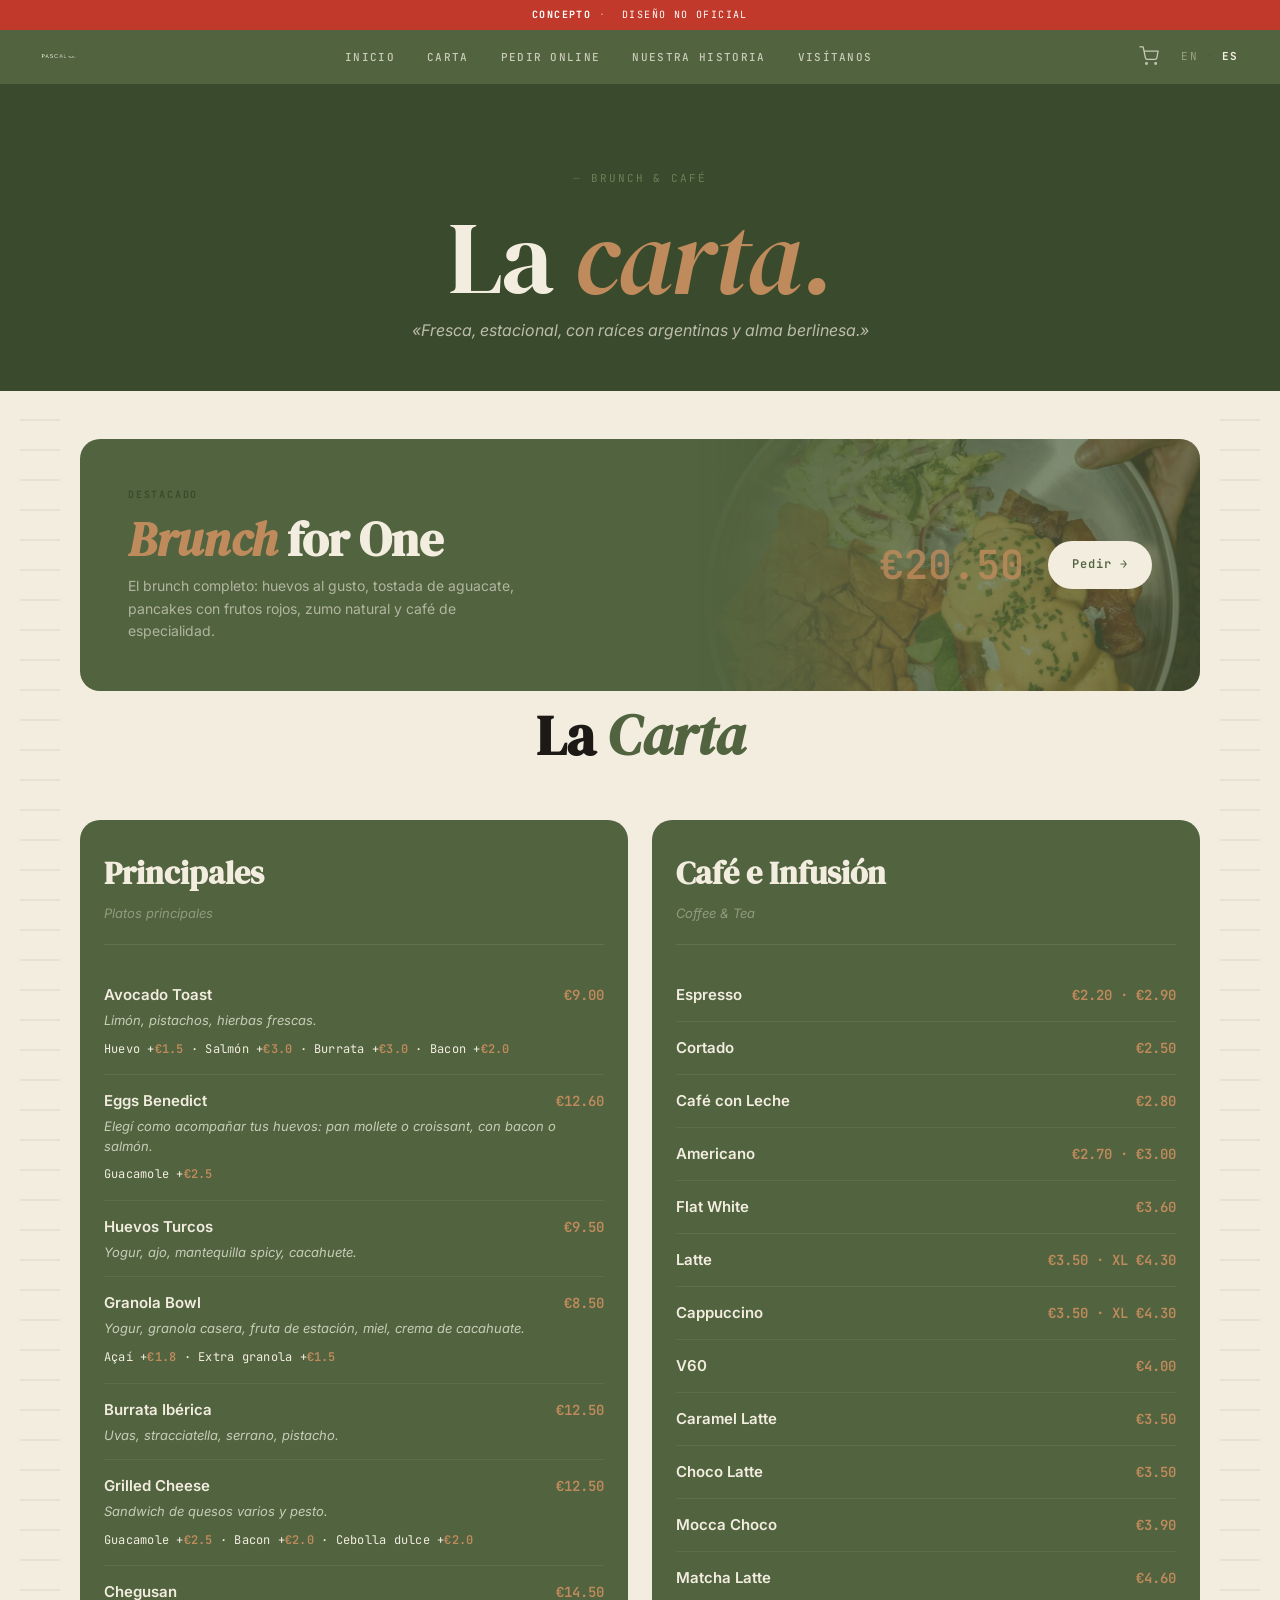
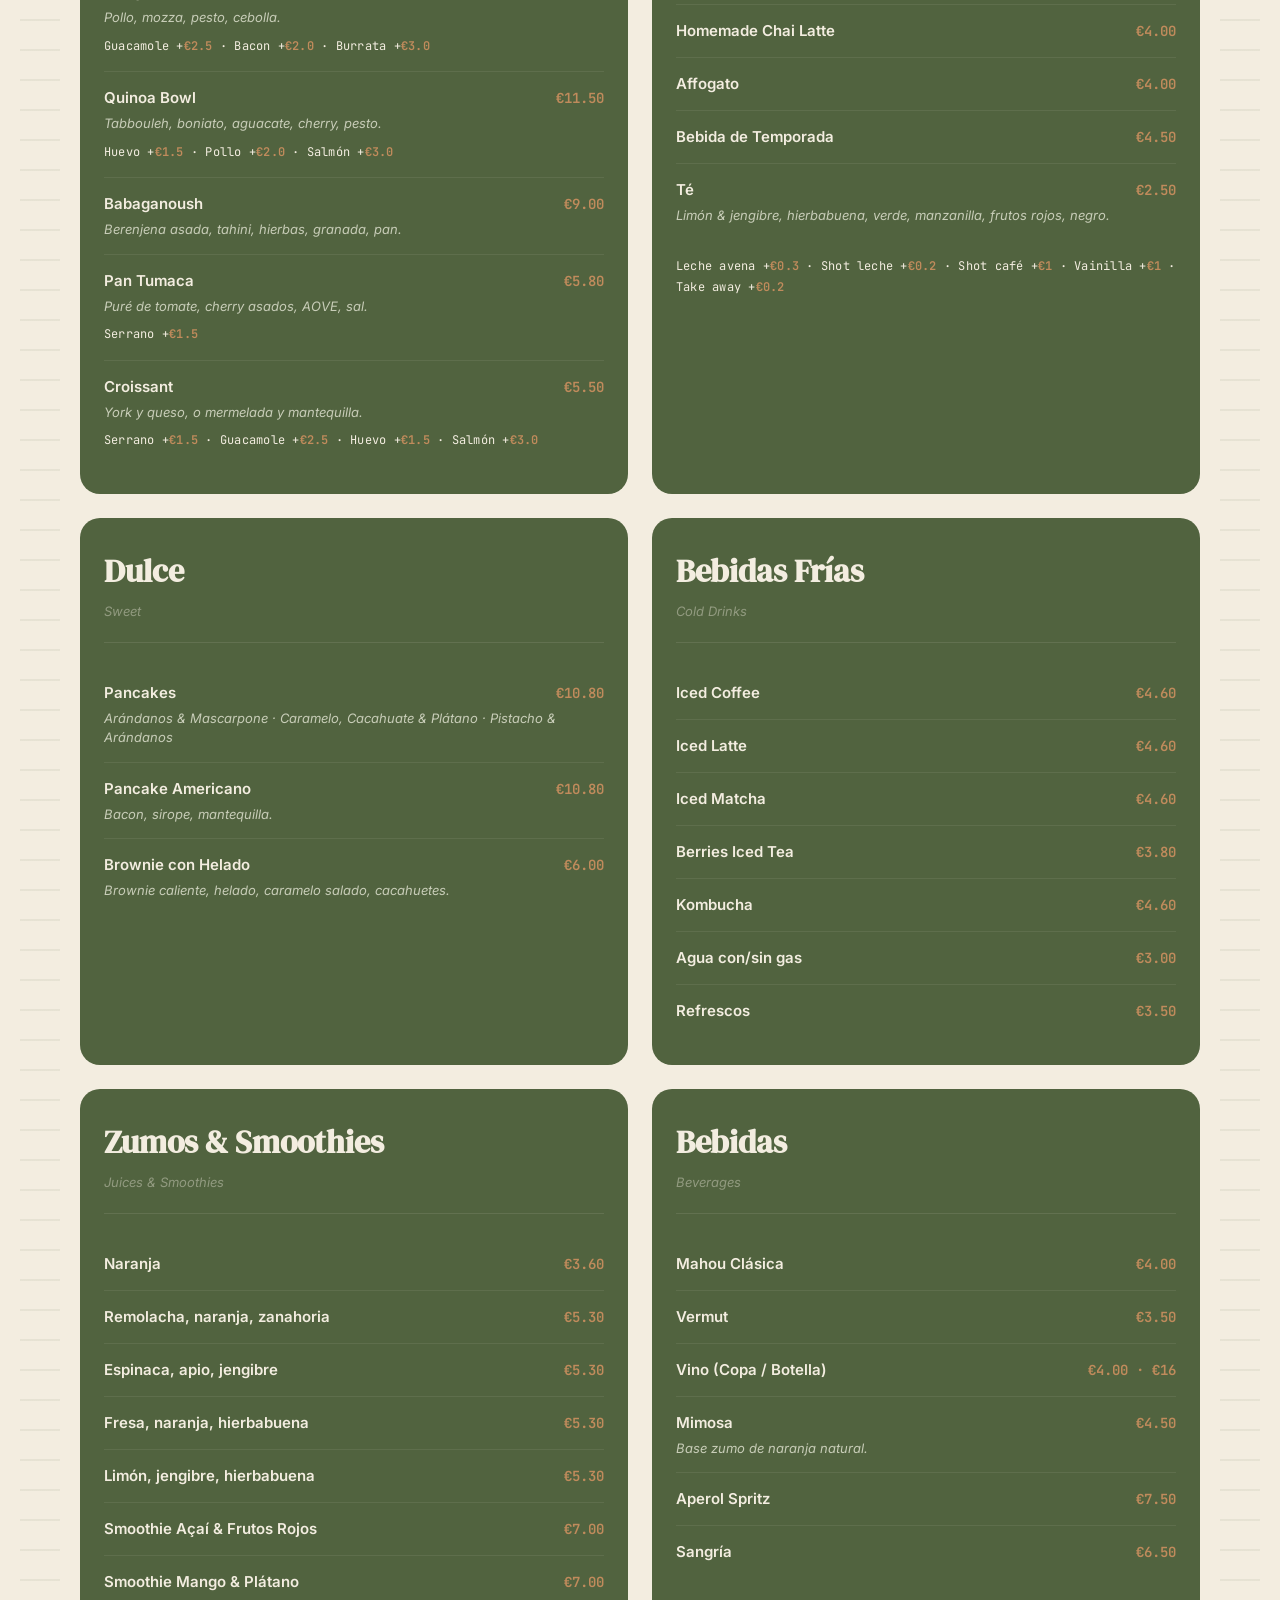
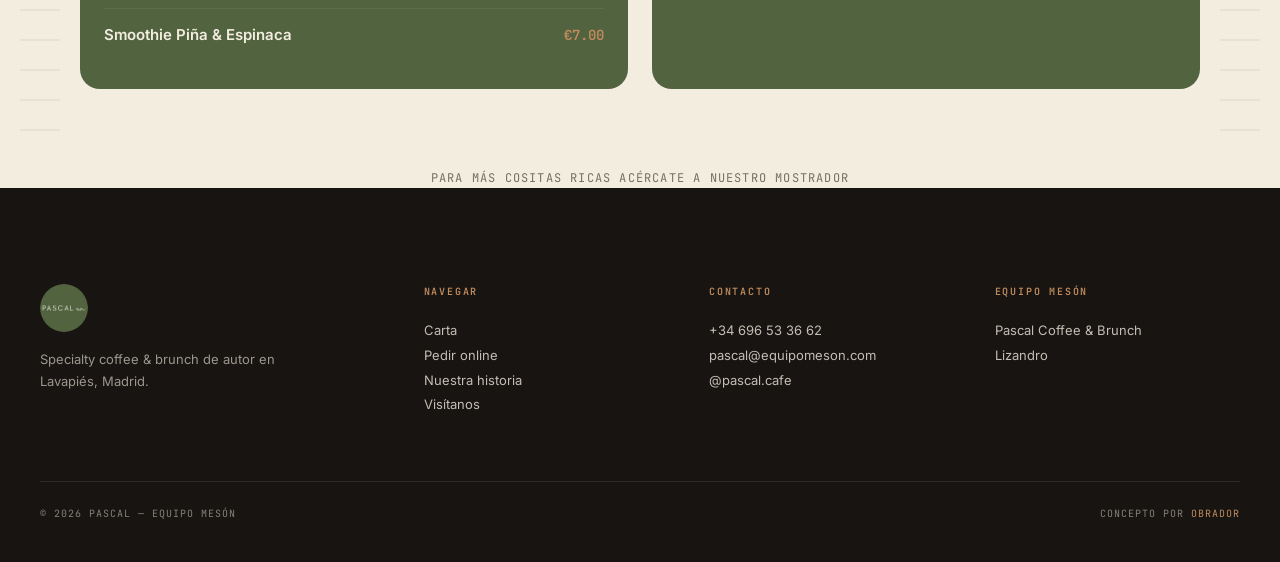
==== carta.html @ fc6ad216 "Pascal Café mockup — initial build 5-page concept site (index, carta, tienda, historia, visitanos) w" ====
<!DOCTYPE html>
<html lang="es" class="lang-es">
<head>
  <meta charset="UTF-8">
  <meta name="viewport" content="width=device-width,initial-scale=1.0">
  <title>Carta · Pascal · Specialty Coffee & Brunch</title>
  <meta name="description" content="Carta de Pascal Café — brunch de autor, specialty coffee, repostería casera. Lavapiés, Madrid.">
  <link rel="icon" type="image/png" href="img/pascal-logo-circle.png">
  <link rel="preconnect" href="https://fonts.googleapis.com">
  <link rel="preconnect" href="https://fonts.gstatic.com" crossorigin>
  <link href="https://fonts.googleapis.com/css2?family=DM+Serif+Display:ital@0;1&family=Inter:wght@300;400;500;600&family=JetBrains+Mono:wght@400;500;600&display=swap" rel="stylesheet">
  <link rel="stylesheet" href="css/style.css?v=1">
</head>
<body>

<div class="concept-banner">
  <strong>Concepto</strong><span class="sep">&middot;</span>
  <span data-es>Diseño no oficial</span><span data-en>Unofficial design</span>
</div>
<div class="banner-spacer"></div>
<div class="scroll-progress"></div>
<div class="custom-cursor"></div>

<nav class="nav">
  <a href="index.html" class="nav-logo"><img src="img/pascal-logo-circle.png" alt="Pascal"></a>
  <ul class="nav-links">
    <li><a href="index.html" data-es>Inicio</a><a href="index.html" data-en>Home</a></li>
    <li><a href="carta.html" data-es>Carta</a><a href="carta.html" data-en>Menu</a></li>
    <li><a href="tienda.html" data-es>Pedir online</a><a href="tienda.html" data-en>Order online</a></li>
    <li><a href="nuestra-historia.html" data-es>Nuestra historia</a><a href="nuestra-historia.html" data-en>Our story</a></li>
    <li><a href="visitanos.html" data-es>Visítanos</a><a href="visitanos.html" data-en>Visit</a></li>
  </ul>
  <div class="nav-right">
    <button class="nav-cart" aria-label="Cart">
      <svg xmlns="http://www.w3.org/2000/svg" viewBox="0 0 24 24" fill="none" stroke="currentColor" stroke-width="1.5" stroke-linecap="round" stroke-linejoin="round"><circle cx="9" cy="21" r="1"/><circle cx="20" cy="21" r="1"/><path d="M1 1h4l2.68 13.39a2 2 0 0 0 2 1.61h9.72a2 2 0 0 0 2-1.61L23 6H6"/></svg>
      <span class="cart-count"></span>
    </button>
    <div class="lang-toggle">
      <button data-lang="en">EN</button><span class="sep">&middot;</span><button data-lang="es">ES</button>
    </div>
    <button class="hamburger" aria-label="Menu"><span></span><span></span><span></span></button>
  </div>
</nav>
<div class="mobile-menu">
  <a href="index.html" data-es>Inicio</a><a href="index.html" data-en>Home</a>
  <a href="carta.html" data-es>Carta</a><a href="carta.html" data-en>Menu</a>
  <a href="tienda.html" data-es>Pedir online</a><a href="tienda.html" data-en>Order online</a>
  <a href="nuestra-historia.html" data-es>Nuestra historia</a><a href="nuestra-historia.html" data-en>Our story</a>
  <a href="visitanos.html" data-es>Visítanos</a><a href="visitanos.html" data-en>Visit</a>
</div>

<!-- ============ CARTA HERO ============ -->
<section class="carta-hero">
  <span class="section-label" data-es>Brunch &amp; café</span>
  <span class="section-label" data-en>Brunch &amp; coffee</span>
  <h1 class="display-l" data-es>La <em>carta.</em></h1>
  <h1 class="display-l" data-en>The <em>menu.</em></h1>
  <p data-es>&laquo;Fresca, estacional, con raíces argentinas y alma berlinesa.&raquo;</p>
  <p data-en>&laquo;Fresh, seasonal, with Argentine roots and a Berlin soul.&raquo;</p>
</section>

<!-- ============ FULL CARTA PAGE ============ -->
<div class="carta-page-bg">

  <!-- Brunch for One — horizontal banner -->
  <div class="carta-brunch-banner reveal">
    <div class="banner-left">
      <span class="banner-tag" data-es>Destacado</span>
      <span class="banner-tag" data-en>Featured</span>
      <h2 class="banner-title"><em>Brunch</em> for One</h2>
      <p class="banner-desc" data-es>El brunch completo: huevos al gusto, tostada de aguacate, pancakes con frutos rojos, zumo natural y café de especialidad.</p>
      <p class="banner-desc" data-en>The complete brunch: eggs your way, avocado toast, pancakes with berries, fresh juice and specialty coffee.</p>
    </div>
    <div class="banner-right">
      <span class="banner-price">&euro;20.50</span>
      <a href="tienda.html" class="banner-cta" data-es>Pedir &rarr;</a>
      <a href="tienda.html" class="banner-cta" data-en>Order &rarr;</a>
    </div>
  </div>

  <!-- La Carta heading -->
  <h2 class="carta-heading" data-es>La <em>Carta</em></h2>
  <h2 class="carta-heading" data-en>The <em>Menu</em></h2>

  <!-- Menu grid -->
  <div class="carta-grid">

    <!-- BOX: Principales -->
    <section class="carta-section reveal">
      <h2>Principales</h2>
      <div class="carta-subtitle" data-es>Platos principales</div>
      <div class="carta-subtitle" data-en>Mains</div>
        <div class="carta-items">
          <div class="carta-item">
            <div class="carta-item-head">
              <span class="carta-item-name">Avocado Toast</span>
              <span class="carta-item-price">&euro;9.00</span>
            </div>
            <p class="carta-item-desc" data-es>Limón, pistachos, hierbas frescas.</p>
            <p class="carta-item-desc" data-en>Lemon zest, pistachios, fresh herbs.</p>
            <p class="carta-item-extras" data-es>Huevo +<strong>&euro;1.5</strong> · Salmón +<strong>&euro;3.0</strong> · Burrata +<strong>&euro;3.0</strong> · Bacon +<strong>&euro;2.0</strong></p>
            <p class="carta-item-extras" data-en>Egg +<strong>&euro;1.5</strong> · Salmon +<strong>&euro;3.0</strong> · Burrata +<strong>&euro;3.0</strong> · Bacon +<strong>&euro;2.0</strong></p>
          </div>
          <div class="carta-item">
            <div class="carta-item-head">
              <span class="carta-item-name">Eggs Benedict</span>
              <span class="carta-item-price">&euro;12.60</span>
            </div>
            <p class="carta-item-desc" data-es>Elegí como acompañar tus huevos: pan mollete o croissant, con bacon o salmón.</p>
            <p class="carta-item-desc" data-en>Choose your style: mollete bread or croissant, with bacon or salmon.</p>
            <p class="carta-item-extras">Guacamole +<strong>&euro;2.5</strong></p>
          </div>
          <div class="carta-item">
            <div class="carta-item-head">
              <span class="carta-item-name">Huevos Turcos</span>
              <span class="carta-item-price">&euro;9.50</span>
            </div>
            <p class="carta-item-desc" data-es>Yogur, ajo, mantequilla spicy, cacahuete.</p>
            <p class="carta-item-desc" data-en>Yogurt, garlic, chili butter, peanuts.</p>
          </div>
          <div class="carta-item">
            <div class="carta-item-head">
              <span class="carta-item-name">Granola Bowl</span>
              <span class="carta-item-price">&euro;8.50</span>
            </div>
            <p class="carta-item-desc" data-es>Yogur, granola casera, fruta de estación, miel, crema de cacahuate.</p>
            <p class="carta-item-desc" data-en>Yogurt, house granola, seasonal fruit, honey, peanut butter.</p>
            <p class="carta-item-extras">Açaí +<strong>&euro;1.8</strong> · Extra granola +<strong>&euro;1.5</strong></p>
          </div>
          <div class="carta-item">
            <div class="carta-item-head">
              <span class="carta-item-name">Burrata Ibérica</span>
              <span class="carta-item-price">&euro;12.50</span>
            </div>
            <p class="carta-item-desc" data-es>Uvas, stracciatella, serrano, pistacho.</p>
            <p class="carta-item-desc" data-en>Grapes, stracciatella, serrano ham, pistachio.</p>
          </div>
          <div class="carta-item">
            <div class="carta-item-head">
              <span class="carta-item-name">Grilled Cheese</span>
              <span class="carta-item-price">&euro;12.50</span>
            </div>
            <p class="carta-item-desc" data-es>Sandwich de quesos varios y pesto.</p>
            <p class="carta-item-desc" data-en>Cheese variety sandwich and pesto.</p>
            <p class="carta-item-extras">Guacamole +<strong>&euro;2.5</strong> · Bacon +<strong>&euro;2.0</strong> · Cebolla dulce +<strong>&euro;2.0</strong></p>
          </div>
          <div class="carta-item">
            <div class="carta-item-head">
              <span class="carta-item-name">Chegusan</span>
              <span class="carta-item-price">&euro;14.50</span>
            </div>
            <p class="carta-item-desc" data-es>Pollo, mozza, pesto, cebolla.</p>
            <p class="carta-item-desc" data-en>Chicken, mozzarella, pesto, onion.</p>
            <p class="carta-item-extras">Guacamole +<strong>&euro;2.5</strong> · Bacon +<strong>&euro;2.0</strong> · Burrata +<strong>&euro;3.0</strong></p>
          </div>
          <div class="carta-item">
            <div class="carta-item-head">
              <span class="carta-item-name">Quinoa Bowl</span>
              <span class="carta-item-price">&euro;11.50</span>
            </div>
            <p class="carta-item-desc" data-es>Tabbouleh, boniato, aguacate, cherry, pesto.</p>
            <p class="carta-item-desc" data-en>Tabbouleh, sweet potato, avocado, cherry tomatoes, pesto.</p>
            <p class="carta-item-extras" data-es>Huevo +<strong>&euro;1.5</strong> · Pollo +<strong>&euro;2.0</strong> · Salmón +<strong>&euro;3.0</strong></p>
            <p class="carta-item-extras" data-en>Egg +<strong>&euro;1.5</strong> · Chicken +<strong>&euro;2.0</strong> · Salmon +<strong>&euro;3.0</strong></p>
          </div>
          <div class="carta-item">
            <div class="carta-item-head">
              <span class="carta-item-name">Babaganoush</span>
              <span class="carta-item-price">&euro;9.00</span>
            </div>
            <p class="carta-item-desc" data-es>Berenjena asada, tahini, hierbas, granada, pan.</p>
            <p class="carta-item-desc" data-en>Roasted eggplant, tahini, herbs, pomegranate, bread.</p>
          </div>
          <div class="carta-item">
            <div class="carta-item-head">
              <span class="carta-item-name">Pan Tumaca</span>
              <span class="carta-item-price">&euro;5.80</span>
            </div>
            <p class="carta-item-desc" data-es>Puré de tomate, cherry asados, AOVE, sal.</p>
            <p class="carta-item-desc" data-en>Tomato puree, roasted cherry tomatoes, olive oil, salt.</p>
            <p class="carta-item-extras">Serrano +<strong>&euro;1.5</strong></p>
          </div>
          <div class="carta-item">
            <div class="carta-item-head">
              <span class="carta-item-name">Croissant</span>
              <span class="carta-item-price">&euro;5.50</span>
            </div>
            <p class="carta-item-desc" data-es>York y queso, o mermelada y mantequilla.</p>
            <p class="carta-item-desc" data-en>Ham & cheese, or jam & butter.</p>
            <p class="carta-item-extras">Serrano +<strong>&euro;1.5</strong> · Guacamole +<strong>&euro;2.5</strong> · Huevo +<strong>&euro;1.5</strong> · Salmón +<strong>&euro;3.0</strong></p>
          </div>
        </div>
    </section>

    <!-- BOX: Café e Infusión -->
    <section class="carta-section reveal">
      <h2>Café e Infusión</h2>
      <div class="carta-subtitle">Coffee & Tea</div>
      <div class="carta-items">
        <div class="carta-item"><div class="carta-item-head"><span class="carta-item-name">Espresso</span><span class="carta-item-price">&euro;2.20 · &euro;2.90</span></div></div>
        <div class="carta-item"><div class="carta-item-head"><span class="carta-item-name">Cortado</span><span class="carta-item-price">&euro;2.50</span></div></div>
        <div class="carta-item"><div class="carta-item-head"><span class="carta-item-name">Café con Leche</span><span class="carta-item-price">&euro;2.80</span></div></div>
        <div class="carta-item"><div class="carta-item-head"><span class="carta-item-name">Americano</span><span class="carta-item-price">&euro;2.70 · &euro;3.00</span></div></div>
        <div class="carta-item"><div class="carta-item-head"><span class="carta-item-name">Flat White</span><span class="carta-item-price">&euro;3.60</span></div></div>
        <div class="carta-item"><div class="carta-item-head"><span class="carta-item-name">Latte</span><span class="carta-item-price">&euro;3.50 · XL &euro;4.30</span></div></div>
        <div class="carta-item"><div class="carta-item-head"><span class="carta-item-name">Cappuccino</span><span class="carta-item-price">&euro;3.50 · XL &euro;4.30</span></div></div>
        <div class="carta-item"><div class="carta-item-head"><span class="carta-item-name">V60</span><span class="carta-item-price">&euro;4.00</span></div></div>
        <div class="carta-item"><div class="carta-item-head"><span class="carta-item-name">Caramel Latte</span><span class="carta-item-price">&euro;3.50</span></div></div>
        <div class="carta-item"><div class="carta-item-head"><span class="carta-item-name">Choco Latte</span><span class="carta-item-price">&euro;3.50</span></div></div>
        <div class="carta-item"><div class="carta-item-head"><span class="carta-item-name">Mocca Choco</span><span class="carta-item-price">&euro;3.90</span></div></div>
        <div class="carta-item"><div class="carta-item-head"><span class="carta-item-name">Matcha Latte</span><span class="carta-item-price">&euro;4.60</span></div></div>
        <div class="carta-item"><div class="carta-item-head"><span class="carta-item-name">Homemade Chai Latte</span><span class="carta-item-price">&euro;4.00</span></div></div>
        <div class="carta-item"><div class="carta-item-head"><span class="carta-item-name">Affogato</span><span class="carta-item-price">&euro;4.00</span></div></div>
        <div class="carta-item"><div class="carta-item-head"><span class="carta-item-name" data-es>Bebida de Temporada</span><span class="carta-item-name" data-en>Seasonal Drink</span><span class="carta-item-price">&euro;4.50</span></div></div>
        <div class="carta-item">
          <div class="carta-item-head"><span class="carta-item-name">Té</span><span class="carta-item-price">&euro;2.50</span></div>
          <p class="carta-item-desc" data-es>Limón & jengibre, hierbabuena, verde, manzanilla, frutos rojos, negro.</p>
          <p class="carta-item-desc" data-en>Lemon & ginger, spearmint, green, chamomile, berries, black.</p>
        </div>
      </div>
      <p class="carta-item-extras" style="margin-top:16px" data-es>Leche avena +<strong>&euro;0.3</strong> · Shot leche +<strong>&euro;0.2</strong> · Shot café +<strong>&euro;1</strong> · Vainilla +<strong>&euro;1</strong> · Take away +<strong>&euro;0.2</strong></p>
      <p class="carta-item-extras" style="margin-top:16px" data-en>Oat milk +<strong>&euro;0.3</strong> · Milk shot +<strong>&euro;0.2</strong> · Coffee shot +<strong>&euro;1</strong> · Vanilla +<strong>&euro;1</strong> · Take away +<strong>&euro;0.2</strong></p>
    </section>

    <!-- BOX: Dulce -->
    <section class="carta-section reveal">
      <h2>Dulce</h2>
      <div class="carta-subtitle">Sweet</div>
        <div class="carta-items">
          <div class="carta-item">
            <div class="carta-item-head">
              <span class="carta-item-name">Pancakes</span>
              <span class="carta-item-price">&euro;10.80</span>
            </div>
            <p class="carta-item-desc" data-es>Arándanos & Mascarpone · Caramelo, Cacahuate & Plátano · Pistacho & Arándanos</p>
            <p class="carta-item-desc" data-en>Blueberry & Mascarpone · Caramel, Peanut & Banana · Pistachio & Blueberry</p>
          </div>
          <div class="carta-item">
            <div class="carta-item-head">
              <span class="carta-item-name">Pancake Americano</span>
              <span class="carta-item-price">&euro;10.80</span>
            </div>
            <p class="carta-item-desc" data-es>Bacon, sirope, mantequilla.</p>
            <p class="carta-item-desc" data-en>Bacon, syrup, butter.</p>
          </div>
          <div class="carta-item">
            <div class="carta-item-head">
              <span class="carta-item-name">Brownie con Helado</span>
              <span class="carta-item-price">&euro;6.00</span>
            </div>
            <p class="carta-item-desc" data-es>Brownie caliente, helado, caramelo salado, cacahuetes.</p>
            <p class="carta-item-desc" data-en>Hot brownie, gelato, salted caramel, peanuts.</p>
          </div>
        </div>
    </section>

    <!-- BOX: Bebidas frías -->
    <section class="carta-section reveal">
      <h2>Bebidas Frías</h2>
      <div class="carta-subtitle">Cold Drinks</div>
        <div class="carta-items">
          <div class="carta-item">
            <div class="carta-item-head">
              <span class="carta-item-name">Iced Coffee</span>
              <span class="carta-item-price">&euro;4.60</span>
            </div>
          </div>
          <div class="carta-item">
            <div class="carta-item-head">
              <span class="carta-item-name">Iced Latte</span>
              <span class="carta-item-price">&euro;4.60</span>
            </div>
          </div>
          <div class="carta-item">
            <div class="carta-item-head">
              <span class="carta-item-name">Iced Matcha</span>
              <span class="carta-item-price">&euro;4.60</span>
            </div>
          </div>
          <div class="carta-item">
            <div class="carta-item-head">
              <span class="carta-item-name">Berries Iced Tea</span>
              <span class="carta-item-price">&euro;3.80</span>
            </div>
          </div>
          <div class="carta-item">
            <div class="carta-item-head">
              <span class="carta-item-name">Kombucha</span>
              <span class="carta-item-price">&euro;4.60</span>
            </div>
          </div>
          <div class="carta-item">
            <div class="carta-item-head">
              <span class="carta-item-name" data-es>Agua con/sin gas</span>
              <span class="carta-item-name" data-en>Still/Sparkling water</span>
              <span class="carta-item-price">&euro;3.00</span>
            </div>
          </div>
          <div class="carta-item">
            <div class="carta-item-head">
              <span class="carta-item-name">Refrescos</span>
              <span class="carta-item-price">&euro;3.50</span>
            </div>
          </div>
        </div>
    </section>

    <!-- BOX: Zumos & Smoothies -->
    <section class="carta-section reveal">
      <h2>Zumos & Smoothies</h2>
      <div class="carta-subtitle">Juices & Smoothies</div>
        <div class="carta-items">
          <div class="carta-item">
            <div class="carta-item-head">
              <span class="carta-item-name">Naranja</span>
              <span class="carta-item-price">&euro;3.60</span>
            </div>
          </div>
          <div class="carta-item">
            <div class="carta-item-head">
              <span class="carta-item-name" data-es>Remolacha, naranja, zanahoria</span>
              <span class="carta-item-name" data-en>Beetroot, orange, carrot</span>
              <span class="carta-item-price">&euro;5.30</span>
            </div>
          </div>
          <div class="carta-item">
            <div class="carta-item-head">
              <span class="carta-item-name" data-es>Espinaca, apio, jengibre</span>
              <span class="carta-item-name" data-en>Spinach, celery, ginger</span>
              <span class="carta-item-price">&euro;5.30</span>
            </div>
          </div>
          <div class="carta-item">
            <div class="carta-item-head">
              <span class="carta-item-name" data-es>Fresa, naranja, hierbabuena</span>
              <span class="carta-item-name" data-en>Strawberry, orange, spearmint</span>
              <span class="carta-item-price">&euro;5.30</span>
            </div>
          </div>
          <div class="carta-item">
            <div class="carta-item-head">
              <span class="carta-item-name" data-es>Limón, jengibre, hierbabuena</span>
              <span class="carta-item-name" data-en>Lemon, ginger, spearmint</span>
              <span class="carta-item-price">&euro;5.30</span>
            </div>
          </div>
          <div class="carta-item">
            <div class="carta-item-head">
              <span class="carta-item-name" data-es>Smoothie Açaí & Frutos Rojos</span>
              <span class="carta-item-name" data-en>Açaí & Berries Smoothie</span>
              <span class="carta-item-price">&euro;7.00</span>
            </div>
          </div>
          <div class="carta-item">
            <div class="carta-item-head">
              <span class="carta-item-name" data-es>Smoothie Mango & Plátano</span>
              <span class="carta-item-name" data-en>Mango & Banana Smoothie</span>
              <span class="carta-item-price">&euro;7.00</span>
            </div>
          </div>
          <div class="carta-item">
            <div class="carta-item-head">
              <span class="carta-item-name" data-es>Smoothie Piña & Espinaca</span>
              <span class="carta-item-name" data-en>Pineapple & Spinach Smoothie</span>
              <span class="carta-item-price">&euro;7.00</span>
            </div>
          </div>
        </div>
    </section>

    <!-- BOX: Bebidas -->
    <section class="carta-section reveal">
      <h2>Bebidas</h2>
      <div class="carta-subtitle">Beverages</div>
        <div class="carta-items">
          <div class="carta-item">
            <div class="carta-item-head">
              <span class="carta-item-name">Mahou Clásica</span>
              <span class="carta-item-price">&euro;4.00</span>
            </div>
          </div>
          <div class="carta-item">
            <div class="carta-item-head">
              <span class="carta-item-name">Vermut</span>
              <span class="carta-item-price">&euro;3.50</span>
            </div>
          </div>
          <div class="carta-item">
            <div class="carta-item-head">
              <span class="carta-item-name" data-es>Vino (Copa / Botella)</span>
              <span class="carta-item-name" data-en>Wine (Glass / Bottle)</span>
              <span class="carta-item-price">&euro;4.00 · &euro;16</span>
            </div>
          </div>
          <div class="carta-item">
            <div class="carta-item-head">
              <span class="carta-item-name">Mimosa</span>
              <span class="carta-item-price">&euro;4.50</span>
            </div>
            <p class="carta-item-desc" data-es>Base zumo de naranja natural.</p>
            <p class="carta-item-desc" data-en>Fresh orange juice base.</p>
          </div>
          <div class="carta-item">
            <div class="carta-item-head">
              <span class="carta-item-name">Aperol Spritz</span>
              <span class="carta-item-price">&euro;7.50</span>
            </div>
          </div>
          <div class="carta-item">
            <div class="carta-item-head">
              <span class="carta-item-name">Sangría</span>
              <span class="carta-item-price">&euro;6.50</span>
            </div>
          </div>
        </div>
    </section>

  </div>

  </div><!-- /carta-grid -->

  <!-- Counter note -->
  <div class="carta-counter">
    <p data-es>Para más cositas ricas acércate a nuestro mostrador</p>
    <p data-en>Check out our counter for more delicious things</p>
  </div>

</div><!-- /carta-page-bg -->

<!-- Footer -->
<footer class="footer">
  <div class="footer-grid">
    <div class="footer-brand">
      <div class="footer-logo"><img src="img/pascal-logo-circle.png" alt="Pascal"></div>
      <p data-es>Specialty coffee & brunch de autor en Lavapiés, Madrid.</p>
      <p data-en>Specialty coffee & signature brunch in Lavapiés, Madrid.</p>
    </div>
    <div>
      <h4 data-es>Navegar</h4><h4 data-en>Navigate</h4>
      <ul>
        <li><a href="carta.html" data-es>Carta</a><a href="carta.html" data-en>Menu</a></li>
        <li><a href="tienda.html" data-es>Pedir online</a><a href="tienda.html" data-en>Order online</a></li>
        <li><a href="nuestra-historia.html" data-es>Nuestra historia</a><a href="nuestra-historia.html" data-en>Our story</a></li>
        <li><a href="visitanos.html" data-es>Visítanos</a><a href="visitanos.html" data-en>Visit</a></li>
      </ul>
    </div>
    <div>
      <h4 data-es>Contacto</h4><h4 data-en>Contact</h4>
      <ul>
        <li><a href="tel:+34696533662">+34 696 53 36 62</a></li>
        <li><a href="mailto:pascal@equipomeson.com">pascal@equipomeson.com</a></li>
        <li><a href="https://instagram.com/pascal.cafe" target="_blank">@pascal.cafe</a></li>
      </ul>
    </div>
    <div>
      <h4>Equipo Mesón</h4>
      <ul>
        <li><a href="#">Pascal Coffee & Brunch</a></li>
        <li><a href="#">Lizandro</a></li>
      </ul>
    </div>
  </div>
  <div class="footer-bottom">
    <span>&copy; 2026 Pascal — Equipo Mesón</span>
    <span data-es>Concepto por <a href="https://obradorweb.com" target="_blank" style="color:var(--terra);text-decoration:none">Obrador</a></span>
    <span data-en>Concept by <a href="https://obradorweb.com" target="_blank" style="color:var(--terra);text-decoration:none">Obrador</a></span>
  </div>
</footer>

<!-- Cart sidebar -->
<div class="cart-overlay"></div>
<div class="cart-sidebar">
  <div class="cart-header">
    <h3 data-es>Tu carrito</h3><h3 data-en>Your cart</h3>
    <button class="cart-close">&times;</button>
  </div>
  <div class="cart-items"></div>
  <div class="cart-footer">
    <div class="cart-total">
      <span class="total-label">Total</span>
      <span class="total-price">&euro;0.00</span>
    </div>
    <button class="checkout-btn" data-es>Tramitar pedido</button>
    <button class="checkout-btn" data-en>Checkout</button>
  </div>
</div>

<script src="js/lang.js"></script>
<script src="js/shop.js"></script>
<script src="js/animations.js"></script>
</body>
</html>
---- css/style.css ----
/* ============================================================
   PASCAL SPECIALTY COFFEE & BRUNCH — Concept Design
   Forest-green + warm cream · Berlin-meets-Lavapiés
   ============================================================ */

/* --- RESET & TOKENS --- */
*{box-sizing:border-box;margin:0;padding:0}

:root{
  /* palette */
  --bg:#F3EDE0;
  --bg-alt:#EAE2D1;
  --bg-soft:#F8F3E8;
  --bg-dark:#171412;
  --ink:#1C1916;
  --ink-soft:#3B3530;
  --ink-muted:#7A6E62;
  --cream:#F3EDE0;
  --cream-soft:#F8F3E8;
  --green:#51633F;
  --green-dark:#3A4A2C;
  --green-soft:#6B7F56;
  --terra:#C08B5C;
  --terra-dark:#9A6A3E;
  --gold:#BFA24A;
  --border:rgba(28,25,22,.12);
  --border-soft:rgba(28,25,22,.06);
  --border-green:rgba(81,99,63,.22);

  /* type */
  --font-display:'DM Serif Display','Libre Caslon Text',Georgia,serif;
  --font-body:'Inter',-apple-system,system-ui,sans-serif;
  --font-mono:'JetBrains Mono',ui-monospace,monospace;

  /* spacing */
  --s1:8px;--s2:16px;--s3:24px;--s4:40px;--s5:64px;--s6:96px;--s7:128px;
  --max:1240px;
  --radius:2px;
}

html{scroll-behavior:smooth}
html.lang-es [data-en]{display:none!important}
html.lang-en [data-es]{display:none!important}

body{
  overflow-x:hidden;
  background:var(--bg);color:var(--ink);
  font-family:var(--font-body);font-size:16px;line-height:1.6;font-weight:400;
  opacity:0;transition:opacity 150ms ease;
}
body.fonts-ready{opacity:1}
img,video{max-width:100%;display:block}
a{color:inherit}
button{font-family:inherit}

/* custom cursor removed — normal cursor */
.custom-cursor{display:none}

/* --- SCROLL PROGRESS BAR --- */
.scroll-progress{
  position:fixed;top:28px;left:0;height:2px;
  background:var(--green);z-index:998;width:0;
  transition:width 50ms linear;
}

/* --- REVEAL ANIMATIONS --- */
.reveal{
  opacity:0;transform:translateY(40px);
  transition:opacity 800ms cubic-bezier(.25,.46,.45,.94),
             transform 800ms cubic-bezier(.25,.46,.45,.94);
}
.reveal.revealed{opacity:1;transform:translateY(0)}

.reveal-left{
  opacity:0;transform:translateX(-60px);
  transition:opacity 800ms cubic-bezier(.25,.46,.45,.94),
             transform 800ms cubic-bezier(.25,.46,.45,.94);
}
.reveal-left.revealed{opacity:1;transform:translateX(0)}

.reveal-right{
  opacity:0;transform:translateX(60px);
  transition:opacity 800ms cubic-bezier(.25,.46,.45,.94),
             transform 800ms cubic-bezier(.25,.46,.45,.94);
}
.reveal-right.revealed{opacity:1;transform:translateX(0)}

.reveal-scale{
  opacity:0;transform:scale(.92);
  transition:opacity 700ms ease,transform 700ms ease;
}
.reveal-scale.revealed{opacity:1;transform:scale(1)}

/* stagger items */
.stagger-item{
  opacity:0;transform:translateY(30px);
  transition:opacity 600ms cubic-bezier(.25,.46,.45,.94),
             transform 600ms cubic-bezier(.25,.46,.45,.94);
}
.stagger-item.revealed{opacity:1;transform:translateY(0)}

/* split text reveal */
.split-word{
  display:inline-block;
  opacity:0;transform:translateY(20px);
  transition:opacity 500ms ease,transform 500ms ease;
}
.split-visible .split-word{
  opacity:1;transform:translateY(0);
}

/* --- TILT CARDS --- */
.tilt-card{
  transition:transform 300ms ease;
  will-change:transform;
}

/* --- CONCEPT BANNER --- */
.concept-banner{
  position:fixed;top:0;left:0;right:0;z-index:999;
  background:#c0392b;color:#fff;
  text-align:center;padding:7px 20px;
  font-family:var(--font-mono);font-size:10px;letter-spacing:.14em;text-transform:uppercase;
}
.concept-banner strong{font-weight:700}
.concept-banner .sep{margin:0 8px;opacity:.5}
.concept-banner .soft{opacity:.6}
.banner-spacer{height:28px}

/* --- NAV — FULL-WIDTH GREEN BAR --- */
.nav{
  position:sticky;top:28px;z-index:900;
  width:100%;
  padding:0 40px;
  display:flex;align-items:center;justify-content:space-between;gap:var(--s4);
  background:var(--green);
  height:56px;
  transition:box-shadow 300ms ease,transform 300ms ease;
}
.nav-scrolled{
  box-shadow:0 2px 12px rgba(0,0,0,.15);
}
.nav-hidden{transform:translateY(-120%)}

/* logo */
.nav-logo{
  display:flex;align-items:center;text-decoration:none;
}
.nav-logo img{height:38px;border-radius:50%}
.nav-logo-text,.nav-logo-sub{display:none}

.nav-links{display:flex;list-style:none;gap:32px}
.nav-links a{
  color:rgba(243,237,224,.75);text-decoration:none;
  font-family:var(--font-mono);font-size:11px;font-weight:500;
  letter-spacing:.12em;text-transform:uppercase;
  padding:4px 0;transition:color 200ms ease;
}
.nav-links a:hover,.nav-links a.active{color:var(--cream)}

.nav-right{display:flex;align-items:center;gap:20px}

/* cart icon in nav */
.nav-cart{
  position:relative;text-decoration:none;color:rgba(243,237,224,.75);
  display:flex;align-items:center;gap:6px;
  font-family:var(--font-mono);font-size:11px;letter-spacing:.08em;
  transition:color 160ms ease;cursor:pointer;background:none;border:none;
}
.nav-cart:hover{color:var(--cream)}
.nav-cart svg{width:20px;height:20px}
.cart-count{
  background:var(--green);color:var(--cream);
  font-size:9px;font-weight:700;
  width:16px;height:16px;border-radius:50%;
  display:flex;align-items:center;justify-content:center;
  position:absolute;top:-6px;right:-8px;
  transition:transform 200ms ease;
}
.cart-count.bump{transform:scale(1.3)}
.cart-count:empty{display:none}

/* lang toggle */
.lang-toggle{display:flex;align-items:center;gap:6px;font-family:var(--font-mono);font-size:11px;letter-spacing:.1em}
.lang-toggle button{
  background:none;border:none;padding:4px 2px;color:rgba(243,237,224,.45);
  font-family:inherit;font-size:inherit;letter-spacing:inherit;
  cursor:pointer;text-transform:uppercase;transition:color .2s;
}
.lang-toggle button.active{color:var(--cream);font-weight:700}
.lang-toggle .sep{color:var(--border);opacity:.5}

/* hamburger */
.hamburger{
  display:none;background:none;border:none;
  width:28px;height:24px;flex-direction:column;justify-content:space-between;
  padding:4px 0;cursor:pointer;
}
.hamburger span{display:block;height:1.5px;background:var(--cream);transition:transform 220ms ease,opacity 180ms ease}
.hamburger.active span:nth-child(1){transform:translateY(7px) rotate(45deg)}
.hamburger.active span:nth-child(2){opacity:0}
.hamburger.active span:nth-child(3){transform:translateY(-7px) rotate(-45deg)}

/* mobile menu */
.mobile-menu{
  position:fixed;top:28px;left:0;right:0;z-index:850;
  background:var(--cream);border-bottom:1px solid var(--border);
  padding:0 40px;max-height:0;overflow:hidden;
  transition:max-height 320ms ease,padding 320ms ease;
}
.mobile-menu.open{max-height:420px;padding:24px 40px 32px}
.mobile-menu a{
  display:block;padding:14px 0;
  font-family:var(--font-display);font-size:22px;color:var(--ink);
  text-decoration:none;border-bottom:1px solid var(--border-soft);
}

/* --- UTILITIES --- */
.section-label{
  display:inline-block;font-family:var(--font-mono);
  font-size:11px;letter-spacing:.18em;text-transform:uppercase;
  color:var(--green);margin-bottom:20px;
}
.section-label::before{content:'— ';opacity:.6}

.display-l{font-family:var(--font-display);font-size:clamp(48px,8vw,108px);line-height:.96;font-weight:400;letter-spacing:-.015em}
.display-m{font-family:var(--font-display);font-size:clamp(36px,5vw,64px);line-height:1.02;font-weight:400;letter-spacing:-.01em}
em{font-style:italic;color:var(--green)}

.btn{
  display:inline-block;padding:16px 28px;
  background:var(--green);color:var(--cream);text-decoration:none;
  font-family:var(--font-mono);font-size:11px;font-weight:600;
  letter-spacing:.14em;text-transform:uppercase;
  border:1px solid var(--green);border-radius:var(--radius);
  transition:background 180ms ease,color 180ms ease;cursor:pointer;
}
.btn:hover{background:var(--green-dark);border-color:var(--green-dark)}
.btn-ghost{background:transparent;color:var(--green)}
.btn-ghost:hover{background:var(--green);color:var(--cream)}
.btn-dark{background:var(--ink);border-color:var(--ink);color:var(--cream)}
.btn-dark:hover{background:#000;border-color:#000}
.btn-terra{background:var(--terra);border-color:var(--terra);color:var(--cream)}
.btn-terra:hover{background:var(--terra-dark);border-color:var(--terra-dark)}

/* --- HERO — FULL BLEED IMMERSIVE --- */
.hero{
  position:relative;min-height:100vh;
  display:flex;align-items:flex-end;
  overflow:hidden;background:var(--bg-dark);
}
.hero-bg{
  position:absolute;inset:0;z-index:0;
}
.hero-bg img,.hero-bg video{
  width:100%;height:100%;object-fit:cover;
  transform:scale(1.05);
  animation:heroZoom 8s ease-out forwards;
}
@keyframes heroZoom{
  0%{transform:scale(1.05);filter:brightness(.65)}
  100%{transform:scale(1);filter:brightness(.5)}
}
.hero-overlay{
  position:absolute;inset:0;z-index:1;
  background:linear-gradient(180deg,
    rgba(23,20,18,.2) 0%,
    rgba(23,20,18,.15) 40%,
    rgba(23,20,18,.7) 75%,
    rgba(23,20,18,.92) 100%
  );
}
.hero-inner{
  position:relative;z-index:2;
  max-width:var(--max);margin:0 auto;width:100%;
  padding:0 40px var(--s6);
  display:flex;flex-direction:column;gap:32px;
}
.hero-overline{
  font-family:var(--font-mono);font-size:11px;letter-spacing:.22em;
  text-transform:uppercase;color:var(--terra);
  opacity:0;animation:fadeUp 800ms ease 600ms forwards;
}
.hero-title{
  font-family:var(--font-display);
  font-size:clamp(48px,9vw,120px);line-height:.92;letter-spacing:-.02em;
  color:var(--cream);
  opacity:0;animation:fadeUp 1000ms ease 800ms forwards;
}
.hero-title em{color:var(--terra);font-style:italic}
.hero-sub{
  font-size:18px;line-height:1.7;color:rgba(243,237,224,.7);
  max-width:540px;
  opacity:0;animation:fadeUp 800ms ease 1100ms forwards;
}
.hero-ctas{
  display:flex;gap:16px;flex-wrap:wrap;
  opacity:0;animation:fadeUp 800ms ease 1300ms forwards;
}
.hero-ctas .btn{border-color:var(--cream)}
.hero-ctas .btn-ghost{color:var(--cream);border-color:rgba(243,237,224,.3)}
.hero-ctas .btn-ghost:hover{background:var(--cream);color:var(--ink)}

/* hero meta */
.hero-meta{
  display:flex;gap:40px;flex-wrap:wrap;
  padding-top:32px;border-top:1px solid rgba(243,237,224,.15);
  opacity:0;animation:fadeUp 800ms ease 1500ms forwards;
}
.hero-meta .item .k{
  display:block;font-family:var(--font-mono);font-size:10px;
  letter-spacing:.14em;text-transform:uppercase;color:var(--terra);margin-bottom:4px;
}
.hero-meta .item .v{font-size:14px;font-weight:500;color:rgba(243,237,224,.85)}

/* hero scroll hint */
.hero-scroll{
  position:absolute;bottom:28px;left:50%;z-index:2;
  transform:translateX(-50%);
  display:flex;flex-direction:column;align-items:center;gap:8px;
  color:rgba(243,237,224,.4);font-family:var(--font-mono);
  font-size:9px;letter-spacing:.2em;text-transform:uppercase;
  animation:pulse 2s ease infinite;
}
.hero-scroll .line{width:1px;height:32px;background:rgba(243,237,224,.25)}
@keyframes pulse{0%,100%{opacity:.4}50%{opacity:.8}}

@keyframes fadeUp{
  from{opacity:0;transform:translateY(24px)}
  to{opacity:1;transform:translateY(0)}
}

/* hero media (for non-fullbleed variant) */
.hero-media{position:relative}
.hero-media img{
  width:100%;border-radius:var(--radius);
  box-shadow:0 24px 64px rgba(28,25,22,.12);
}

/* --- BRUNCH FOR ONE BANNER --- */
.brunch-banner{
  background:var(--green);padding:var(--s6) 40px;overflow:hidden;
}
.brunch-banner-inner{
  max-width:var(--max);margin:0 auto;
  display:grid;grid-template-columns:1fr 1fr;gap:var(--s5);align-items:center;
}
.brunch-banner-text .section-label::before{content:'— ';opacity:.6}
.brunch-banner-title{
  font-family:var(--font-display);
  font-size:clamp(48px,7vw,96px);line-height:.95;
  color:var(--cream);margin-bottom:20px;letter-spacing:-.01em;
}
.brunch-banner-title em{color:var(--terra);font-style:italic}
.brunch-banner-price{
  font-family:var(--font-mono);font-size:22px;font-weight:600;
  color:var(--terra);margin-bottom:16px;
}
.brunch-banner-price span{
  font-size:13px;font-weight:400;color:rgba(243,237,224,.5);margin-left:8px;
}
.brunch-banner-text p{
  font-size:16px;line-height:1.7;color:rgba(243,237,224,.7);
  max-width:440px;margin-bottom:28px;
}
.btn-cream{
  background:var(--cream);color:var(--green);border-color:var(--cream);
}
.btn-cream:hover{background:var(--cream-soft);border-color:var(--cream-soft);color:var(--green-dark)}
.brunch-banner-img{
  border-radius:12px;overflow:hidden;
  aspect-ratio:4/5;max-height:520px;
}
.brunch-banner-img img{
  width:100%;height:100%;object-fit:cover;
  transition:transform 600ms ease;
}
.brunch-banner-img:hover img{transform:scale(1.03)}
@media(max-width:768px){
  .brunch-banner-inner{grid-template-columns:1fr}
  .brunch-banner-img{max-height:360px;aspect-ratio:16/10}
  .brunch-banner{padding:var(--s5) 20px}
}

/* --- ABOUT STRIP --- */
.about-strip{
  padding:var(--s6) 40px;
  background:var(--bg-dark);color:var(--cream);
}
.about-strip-inner{
  max-width:var(--max);margin:0 auto;
  display:grid;grid-template-columns:1fr 1fr;gap:var(--s6);align-items:center;
}
.about-strip .section-label{color:var(--terra)}
.about-strip h2{
  font-family:var(--font-display);font-size:clamp(32px,4.5vw,56px);
  line-height:1.05;margin-bottom:24px;color:var(--cream);
}
.about-strip h2 em{color:var(--terra)}
.about-strip p{font-size:16px;line-height:1.75;color:rgba(243,237,224,.75);margin-bottom:20px}
.about-strip .btn-ghost{color:var(--terra);border-color:var(--terra)}
.about-strip .btn-ghost:hover{background:var(--terra);color:var(--cream)}
.about-photo{
  aspect-ratio:4/5;background:var(--bg-alt);border-radius:var(--radius);overflow:hidden;
}
.about-photo img,.about-photo video{width:100%;height:100%;object-fit:cover}

/* --- SIGNATURE DISHES --- */
.signature{padding:var(--s6) 40px}
.signature-inner{max-width:var(--max);margin:0 auto}
.signature-header{margin-bottom:48px}
.sig-grid{display:grid;grid-template-columns:repeat(3,1fr);gap:var(--s4)}
.sig-card{
  background:var(--cream-soft);border:1px solid var(--border-soft);
  overflow:hidden;transition:transform 280ms ease,border-color 280ms ease;
}
.sig-card:hover{transform:translateY(-3px);border-color:var(--border-green)}
.sig-media{aspect-ratio:4/3;background:var(--bg-alt);overflow:hidden;position:relative}
.sig-media img{width:100%;height:100%;object-fit:cover;transition:transform 600ms ease}
.sig-card:hover .sig-media img{transform:scale(1.04)}
.sig-body{padding:28px 28px 30px}
.sig-name{
  font-family:var(--font-display);font-size:24px;font-weight:400;
  letter-spacing:-.005em;margin-bottom:10px;
}
.sig-desc{font-size:14px;line-height:1.6;color:var(--ink-soft);margin-bottom:16px}
.sig-price{font-family:var(--font-mono);font-size:13px;color:var(--green);font-weight:600}

/* --- SHOP TEASER (homepage) — DARK CONTRAST ZONE --- */
.shop-teaser{
  padding:var(--s6) 40px;
  background:var(--green-dark);
  color:var(--cream);
  position:relative;
  overflow:hidden;
}
.shop-teaser::before{
  content:'';position:absolute;inset:0;
  background:radial-gradient(ellipse at 30% 20%,rgba(81,99,63,.25),transparent 60%),
             radial-gradient(ellipse at 80% 80%,rgba(192,139,92,.1),transparent 50%);
  pointer-events:none;
}
.shop-teaser-inner{max-width:var(--max);margin:0 auto;text-align:center;position:relative;z-index:1}
.shop-teaser-inner h2{margin-bottom:16px;color:var(--cream)}
.shop-teaser-inner h2 em{color:var(--terra)}
.shop-teaser-inner>p{color:rgba(243,237,224,.6);margin-bottom:48px;max-width:560px;margin-left:auto;margin-right:auto}
.shop-teaser-inner .section-label{color:var(--terra)}
.shop-preview{
  display:grid;grid-template-columns:repeat(4,1fr);gap:24px;margin-bottom:48px;
}
.shop-preview-card{
  background:var(--green);border:1px solid rgba(243,237,224,.08);
  overflow:hidden;text-align:left;border-radius:16px;
  transition:transform 280ms ease,border-color 280ms ease;
}
.shop-preview-card:hover{transform:translateY(-3px);border-color:rgba(243,237,224,.2)}
.shop-preview-card .card-img{aspect-ratio:4/3;background:var(--bg-alt);overflow:hidden}
.shop-preview-card .card-img img{width:100%;height:100%;object-fit:cover;transition:transform 600ms ease}
.shop-preview-card:hover .card-img img{transform:scale(1.04)}
.shop-preview-card .card-body{padding:20px}
.shop-preview-card .card-name{font-family:var(--font-display);font-size:18px;margin-bottom:6px;color:var(--cream)}
.shop-preview-card .card-price{font-family:var(--font-mono);font-size:13px;color:var(--terra);font-weight:600}

/* --- LOCATION STRIP --- */
.location{padding:var(--s6) 40px}
.location-inner{
  max-width:var(--max);margin:0 auto;
  display:grid;grid-template-columns:1fr 1fr;gap:var(--s5);align-items:start;
}
.location-info h2{margin-bottom:24px}
.location-detail{margin-bottom:20px}
.location-detail .label{
  font-family:var(--font-mono);font-size:10px;letter-spacing:.14em;
  text-transform:uppercase;color:var(--ink-muted);margin-bottom:4px;display:block;
}
.location-detail .value{font-size:15px;color:var(--ink);line-height:1.6}
.location-map{
  aspect-ratio:4/3;background:var(--bg-alt);border:1px solid var(--border);
  border-radius:var(--radius);overflow:hidden;
}
.location-map iframe{width:100%;height:100%;border:0}

/* --- FOOTER --- */
.footer{
  background:var(--bg-dark);color:var(--cream);
  padding:var(--s6) 40px var(--s4);margin-top:0;
}
.footer-grid{
  max-width:var(--max);margin:0 auto;
  display:grid;grid-template-columns:1.4fr 1fr 1fr 1fr;gap:var(--s4);
  padding-bottom:var(--s5);border-bottom:1px solid rgba(243,237,224,.1);
}
.footer-brand .footer-logo{
  margin-bottom:16px;
}
.footer-brand .footer-logo img{
  height:48px;border-radius:50%;
}
.footer-brand p{font-size:13px;line-height:1.7;color:rgba(243,237,224,.6);max-width:280px}
.footer h4{
  font-family:var(--font-mono);font-size:10px;letter-spacing:.18em;
  text-transform:uppercase;color:var(--terra);margin-bottom:18px;font-weight:600;
}
.footer ul{list-style:none;font-size:13px;line-height:1.9;color:rgba(243,237,224,.78)}
.footer ul a{color:rgba(243,237,224,.78);text-decoration:none;transition:color 160ms ease}
.footer ul a:hover{color:var(--cream)}
.footer-bottom{
  max-width:var(--max);margin:0 auto;padding-top:var(--s3);
  display:flex;justify-content:space-between;flex-wrap:wrap;gap:16px;
  font-family:var(--font-mono);font-size:10px;letter-spacing:.1em;
  color:rgba(243,237,224,.5);text-transform:uppercase;
}

/* --- TIENDA (SHOP PAGE) --- */
.shop-hero{
  padding:80px 40px 48px;text-align:center;
  background:
    radial-gradient(ellipse at 50% 30%,rgba(81,99,63,.1),transparent 55%),
    var(--cream);
}
.shop-hero h1{margin-bottom:12px}
.shop-hero>p{color:var(--ink-soft);max-width:540px;margin:0 auto}

.shop-controls{
  max-width:var(--max);margin:0 auto;padding:32px 40px 0;
  display:flex;justify-content:center;gap:12px;flex-wrap:wrap;
}
.filter-btn{
  background:transparent;border:1px solid var(--border);
  padding:10px 20px;font-family:var(--font-mono);font-size:11px;
  letter-spacing:.1em;text-transform:uppercase;color:var(--ink-muted);
  cursor:pointer;transition:all 180ms ease;border-radius:var(--radius);
}
.filter-btn:hover,.filter-btn.active{
  background:var(--green);color:var(--cream);border-color:var(--green);
}

.shop-grid-wrap{max-width:var(--max);margin:0 auto;padding:40px 40px var(--s6)}
.shop-grid{display:grid;grid-template-columns:repeat(3,1fr);gap:32px}

.product-card{
  background:var(--cream-soft);border:1px solid var(--border-soft);
  overflow:hidden;transition:transform 280ms ease,border-color 280ms ease;
}
.product-card:hover{transform:translateY(-3px);border-color:var(--border-green)}
.product-card .card-img{aspect-ratio:1/1;background:var(--bg-alt);overflow:hidden;position:relative}
.product-card .card-img img{width:100%;height:100%;object-fit:cover;transition:transform 600ms ease}
.product-card:hover .card-img img{transform:scale(1.04)}
.product-card .card-badge{
  position:absolute;top:12px;left:12px;
  background:var(--green);color:var(--cream);
  font-family:var(--font-mono);font-size:9px;letter-spacing:.12em;
  text-transform:uppercase;padding:5px 10px;font-weight:600;
}
.product-body{padding:24px}
.product-name{font-family:var(--font-display);font-size:20px;margin-bottom:6px}
.product-desc{font-size:13px;line-height:1.55;color:var(--ink-soft);margin-bottom:16px}
.product-footer{display:flex;align-items:center;justify-content:space-between;gap:12px}
.product-price{font-family:var(--font-mono);font-size:15px;color:var(--green);font-weight:600}
.add-to-cart{
  background:var(--green);color:var(--cream);border:none;
  padding:10px 18px;font-family:var(--font-mono);font-size:10px;
  letter-spacing:.12em;text-transform:uppercase;font-weight:600;
  cursor:pointer;transition:background 180ms ease;border-radius:var(--radius);
}
.add-to-cart:hover{background:var(--green-dark)}
.add-to-cart.added{background:var(--terra)}

/* --- CART SIDEBAR --- */
.cart-overlay{
  position:fixed;inset:0;background:rgba(28,25,22,.5);z-index:900;
  opacity:0;visibility:hidden;transition:opacity 280ms ease,visibility 280ms ease;
}
.cart-overlay.open{opacity:1;visibility:visible}
.cart-sidebar{
  position:fixed;top:0;right:0;bottom:0;width:420px;max-width:90vw;
  background:var(--cream);z-index:910;
  transform:translateX(100%);transition:transform 320ms cubic-bezier(.4,0,.2,1);
  display:flex;flex-direction:column;
}
.cart-sidebar.open{transform:translateX(0)}
.cart-header{
  padding:24px 28px;border-bottom:1px solid var(--border);
  display:flex;align-items:center;justify-content:space-between;
}
.cart-header h3{
  font-family:var(--font-display);font-size:24px;font-weight:400;
}
.cart-close{
  background:none;border:none;font-size:24px;cursor:pointer;
  color:var(--ink-muted);transition:color 160ms ease;padding:4px;
}
.cart-close:hover{color:var(--ink)}
.cart-items{flex:1;overflow-y:auto;padding:24px 28px}
.cart-empty{
  text-align:center;padding:48px 20px;
  font-size:14px;color:var(--ink-muted);
}
.cart-item{
  display:grid;grid-template-columns:64px 1fr auto;gap:16px;
  padding:16px 0;border-bottom:1px solid var(--border-soft);align-items:center;
}
.cart-item-img{
  width:64px;height:64px;background:var(--bg-alt);border-radius:var(--radius);
  overflow:hidden;
}
.cart-item-img img{width:100%;height:100%;object-fit:cover}
.cart-item-name{font-size:14px;font-weight:500;margin-bottom:2px}
.cart-item-price{font-family:var(--font-mono);font-size:12px;color:var(--green)}
.cart-item-qty{
  display:flex;align-items:center;gap:10px;
}
.qty-btn{
  background:none;border:1px solid var(--border);
  width:28px;height:28px;display:flex;align-items:center;justify-content:center;
  cursor:pointer;font-size:14px;color:var(--ink);transition:all 160ms ease;
  border-radius:var(--radius);
}
.qty-btn:hover{border-color:var(--green);color:var(--green)}
.qty-val{font-family:var(--font-mono);font-size:13px;min-width:20px;text-align:center}
.cart-footer{
  padding:24px 28px;border-top:1px solid var(--border);
}
.cart-total{
  display:flex;justify-content:space-between;align-items:center;
  margin-bottom:20px;
}
.cart-total .total-label{font-size:14px;color:var(--ink-soft)}
.cart-total .total-price{
  font-family:var(--font-mono);font-size:20px;font-weight:600;color:var(--green);
}
.checkout-btn{
  width:100%;padding:16px;background:var(--green);color:var(--cream);
  border:none;font-family:var(--font-mono);font-size:12px;font-weight:600;
  letter-spacing:.14em;text-transform:uppercase;cursor:pointer;
  transition:background 180ms ease;border-radius:var(--radius);
}
.checkout-btn:hover{background:var(--green-dark)}

/* --- CARTA PAGE --- */
.carta-hero{
  padding:80px 40px 48px;text-align:center;
  background:var(--green-dark);color:var(--cream);
}
.carta-hero h1{margin-bottom:12px;color:var(--cream)}
.carta-hero h1 em{color:var(--terra)}
.carta-hero>p{
  font-family:var(--font-body);font-size:16px;
  color:rgba(243,237,224,.7);font-style:italic;max-width:480px;margin:0 auto;
}
.carta-hero .section-label{color:var(--green-soft)}

/* brunch for one banner — horizontal */
.carta-brunch-banner{
  background:var(--green);
  padding:48px;border-radius:20px;
  display:flex;align-items:center;justify-content:space-between;gap:40px;
  max-width:var(--max);margin:0 auto;
  position:relative;overflow:hidden;
}
.carta-brunch-banner::after{
  content:'';position:absolute;right:0;top:0;bottom:0;width:45%;
  background:url('../img/food-eggs-benedict.jpg') center/cover no-repeat;
  mask-image:linear-gradient(to right,transparent 0%,rgba(0,0,0,.25) 50%,rgba(0,0,0,.35) 100%);
  -webkit-mask-image:linear-gradient(to right,transparent 0%,rgba(0,0,0,.25) 50%,rgba(0,0,0,.35) 100%);
  pointer-events:none;
}
.carta-brunch-banner .banner-left{flex:1;position:relative;z-index:1}
.carta-brunch-banner .banner-right{position:relative;z-index:1}
.carta-brunch-banner .banner-tag{
  font-family:var(--font-mono);font-size:10px;letter-spacing:.18em;
  text-transform:uppercase;color:var(--green-dark);margin-bottom:12px;display:block;
  font-weight:600;
}
.carta-brunch-banner .banner-title{
  font-family:var(--font-display);font-size:clamp(32px,5vw,48px);
  color:var(--cream);line-height:1;margin-bottom:12px;
}
.carta-brunch-banner .banner-title em{font-style:italic;color:var(--terra)}
.carta-brunch-banner .banner-desc{
  font-size:14px;color:rgba(243,237,224,.6);line-height:1.6;max-width:400px;
}
.carta-brunch-banner .banner-right{
  display:flex;align-items:center;gap:24px;flex-shrink:0;
}
.carta-brunch-banner .banner-price{
  font-family:var(--font-mono);font-size:clamp(28px,4vw,40px);
  color:var(--terra);font-weight:600;opacity:.8;
}
.carta-brunch-banner .banner-cta{
  display:inline-flex;align-items:center;gap:8px;
  padding:14px 24px;background:var(--cream);color:var(--green);
  text-decoration:none;font-family:var(--font-mono);font-size:12px;
  font-weight:600;letter-spacing:.08em;border-radius:40px;
  transition:background 200ms ease;border:none;cursor:pointer;
}
.carta-brunch-banner .banner-cta:hover{background:var(--cream-soft)}

/* food photos row */
.carta-photos{
  max-width:var(--max);margin:0 auto;padding:40px 0;
  display:grid;grid-template-columns:repeat(3,1fr);gap:16px;
}
.carta-photos img{
  width:100%;aspect-ratio:4/3;object-fit:cover;border-radius:16px;
  transition:transform 400ms ease;
}
.carta-photos img:hover{transform:scale(1.02)}

/* menu page body */
.carta-body{
  max-width:var(--max);margin:0 auto;
  padding:0 0 var(--s6);
}
.carta-grid{
  display:grid;grid-template-columns:1fr 1fr;gap:24px;
}

/* card boxes */
.carta-section{
  background:var(--green);
  border-radius:20px;
  padding:28px 24px;
}
.carta-section h2{
  font-family:var(--font-display);font-size:clamp(24px,3vw,32px);
  color:var(--cream);margin-bottom:4px;
}
.carta-section .carta-subtitle{
  font-size:13px;color:rgba(243,237,224,.4);font-style:italic;
  margin-bottom:24px;padding-bottom:20px;
  border-bottom:1px solid rgba(243,237,224,.1);
}
.carta-item{
  padding:14px 0;border-bottom:1px solid rgba(243,237,224,.08);
}
.carta-item:last-child{border-bottom:none}
.carta-item-head{display:flex;justify-content:space-between;align-items:baseline;gap:16px}
.carta-item-name{font-size:15px;font-weight:600;color:var(--cream)}
.carta-item-price{
  font-family:var(--font-mono);font-size:14px;
  color:var(--terra);font-weight:600;white-space:nowrap;flex-shrink:0;
  margin-left:16px;
}
.carta-item-desc{font-size:13px;color:#c8cdb8;margin-top:4px;line-height:1.5;font-style:italic}
.carta-item-extras{
  font-family:var(--font-mono);font-size:12px;
  color:var(--cream);margin-top:8px;letter-spacing:.02em;line-height:1.8;
}
.carta-item-extras strong{color:var(--terra);font-weight:600}

/* counter note */
.carta-counter{
  text-align:center;padding:32px 40px 0;
  font-family:var(--font-mono);font-size:12px;letter-spacing:.1em;
  text-transform:uppercase;color:var(--ink-muted);
}

/* full carta page wrapper */
.carta-page-bg{
  background:var(--bg);padding:48px 80px;
  position:relative;
}
/* decorative side borders */
.carta-page-bg::before,.carta-page-bg::after{
  content:'';position:absolute;top:0;bottom:0;width:40px;
  background:repeating-linear-gradient(
    180deg,
    transparent 0px,transparent 28px,
    rgba(81,99,63,.08) 28px,rgba(81,99,63,.08) 30px
  );
}
.carta-page-bg::before{left:20px}
.carta-page-bg::after{right:20px}
.carta-page-bg .carta-heading{
  font-family:var(--font-display);font-size:clamp(36px,5vw,56px);
  color:var(--ink);margin-bottom:40px;text-align:center;
}
.carta-page-bg .carta-heading em{color:var(--green)}

@media(max-width:768px){
  .carta-page-bg{padding:28px 16px}
  .carta-grid{grid-template-columns:1fr;gap:20px}
  .carta-section{padding:28px 24px}
  .carta-brunch-banner{flex-direction:column;padding:32px 24px;gap:24px;text-align:center}
  .carta-brunch-banner .banner-right{flex-direction:column;gap:16px}
  .carta-brunch-banner .banner-desc{margin:0 auto}
  .carta-photos{grid-template-columns:1fr;padding:24px 0}
}

/* --- HISTORIA PAGE --- */
.historia-hero{
  padding:96px 40px 64px;text-align:center;
  background:
    radial-gradient(ellipse at 50% 80%,rgba(192,139,92,.1),transparent 50%),
    var(--cream);
}
.historia-hero h1{margin-bottom:16px}
.historia-hero>p{color:var(--ink-soft);max-width:580px;margin:0 auto;font-size:17px;line-height:1.7}

.historia-section{padding:var(--s6) 40px}
.historia-inner{
  max-width:var(--max);margin:0 auto;
  display:grid;grid-template-columns:1fr 1fr;gap:var(--s6);align-items:center;
}
.historia-inner.reverse{direction:rtl}
.historia-inner.reverse>*{direction:ltr}
.historia-text h2{
  font-family:var(--font-display);font-size:clamp(28px,3.5vw,44px);
  line-height:1.08;margin-bottom:20px;
}
.historia-text p{font-size:16px;line-height:1.75;color:var(--ink-soft);margin-bottom:16px}
.historia-photo{
  aspect-ratio:4/5;background:var(--bg-alt);overflow:hidden;border-radius:var(--radius);
}
.historia-photo img{width:100%;height:100%;object-fit:cover}

/* poursteady highlight */
.highlight-strip{
  padding:var(--s5) 40px;background:var(--bg-dark);color:var(--cream);text-align:center;
}
.highlight-strip .section-label{color:var(--terra)}
.highlight-strip h2{
  font-family:var(--font-display);font-size:clamp(28px,4vw,48px);
  margin-bottom:16px;color:var(--cream);
}
.highlight-strip h2 em{color:var(--terra)}
.highlight-strip p{color:rgba(243,237,224,.7);max-width:600px;margin:0 auto;font-size:16px;line-height:1.7}

/* --- VISITANOS PAGE --- */
.visit-hero{padding:80px 40px 48px;text-align:center}
.visit-hero h1{margin-bottom:12px}
.visit-body{max-width:var(--max);margin:0 auto;padding:0 40px var(--s6)}
.visit-grid{display:grid;grid-template-columns:1fr 1fr;gap:var(--s5);margin-bottom:var(--s5)}
.visit-card{
  background:var(--cream-soft);border:1px solid var(--border-soft);
  padding:40px;
}
.visit-card h3{
  font-family:var(--font-display);font-size:28px;margin-bottom:24px;
}
.visit-card .detail{margin-bottom:16px}
.visit-card .detail .label{
  font-family:var(--font-mono);font-size:10px;letter-spacing:.14em;
  text-transform:uppercase;color:var(--ink-muted);margin-bottom:4px;display:block;
}
.visit-card .detail .value{font-size:15px;line-height:1.6}
.visit-map{
  grid-column:1/-1;aspect-ratio:21/9;background:var(--bg-alt);
  border:1px solid var(--border);overflow:hidden;border-radius:var(--radius);
}
.visit-map iframe{width:100%;height:100%;border:0}

/* --- PAGE HERO (generic) --- */
.page-hero{padding:80px 40px 48px;text-align:center}
.page-hero h1{margin-bottom:12px}
.page-hero>p{color:var(--ink-soft);max-width:540px;margin:0 auto}

/* --- TEXT MARQUEE --- */
.marquee{
  padding:28px 0;overflow:hidden;
  background:var(--bg-dark);
  border-top:1px solid rgba(243,237,224,.06);
  border-bottom:1px solid rgba(243,237,224,.06);
}
.marquee-inner{
  display:flex;align-items:center;gap:0;
  width:max-content;
  animation:marquee-scroll 25s linear infinite;
}
.marquee-word{
  font-family:var(--font-display);
  font-size:clamp(28px,4vw,52px);
  color:var(--cream);
  white-space:nowrap;
  padding:0 24px;
  font-weight:400;
  letter-spacing:-.01em;
  transition:color 300ms ease;
}
.marquee-word:hover{color:var(--terra)}
.marquee-dot{
  width:8px;height:8px;border-radius:50%;
  background:var(--green);flex-shrink:0;
  opacity:.6;
}
@keyframes marquee-scroll{
  0%{transform:translateX(0)}
  100%{transform:translateX(-50%)}
}
.marquee:hover .marquee-inner{animation-play-state:paused}

/* food photo grid (static, for carta page) */
.food-photos{
  max-width:var(--max);margin:0 auto;padding:0 40px 48px;
  background:var(--cream);
}
.food-photos-grid{
  display:grid;grid-template-columns:repeat(3,1fr);gap:12px;
}
.food-photos-grid img{
  width:100%;aspect-ratio:1/1;object-fit:cover;
  border-radius:var(--radius);
  transition:transform 400ms ease;
}
.food-photos-grid img:hover{transform:scale(1.02)}
@media(max-width:768px){
  .food-photos-grid{grid-template-columns:repeat(2,1fr)}
  .food-gallery-inner img{height:200px}
}
@media(max-width:480px){
  .food-photos-grid{grid-template-columns:1fr}
  .food-gallery-inner img{height:160px}
  .food-photos{padding-left:20px;padding-right:20px}
}

/* old duplicate removed */

/* brunch deal box */
.brunch-deal{
  background:var(--green);color:var(--cream);
  padding:40px;margin-top:48px;text-align:center;
}
.brunch-deal h3{
  font-family:var(--font-display);font-size:32px;margin-bottom:12px;
}
.brunch-deal .deal-price{
  font-family:var(--font-mono);font-size:28px;font-weight:700;
  margin-bottom:16px;display:block;
}
.brunch-deal p{font-size:14px;line-height:1.7;opacity:.85;max-width:480px;margin:0 auto}

/* --- RESPONSIVE --- */
@media(max-width:1024px){
  .sig-grid{grid-template-columns:repeat(2,1fr)}
  .shop-grid{grid-template-columns:repeat(2,1fr)}
  .shop-preview{grid-template-columns:repeat(2,1fr)}
  .footer-grid{grid-template-columns:1fr 1fr;gap:32px}
}
@media(max-width:768px){
  .hamburger{display:flex}
  .nav-links{display:none}
  .hero-inner{grid-template-columns:1fr;gap:48px;text-align:center}
  .hero-sub{margin-left:auto;margin-right:auto}
  .hero-ctas{justify-content:center}
  .hero-media{max-width:400px;margin:0 auto}
  .hero-meta{grid-template-columns:1fr;gap:16px;text-align:left}
  .about-strip-inner{grid-template-columns:1fr}
  .about-photo{max-height:400px}
  .sig-grid{grid-template-columns:1fr}
  .shop-preview{grid-template-columns:1fr}
  .shop-grid{grid-template-columns:1fr}
  .location-inner{grid-template-columns:1fr}
  .carta-grid{grid-template-columns:1fr}
  .historia-inner{grid-template-columns:1fr}
  .historia-inner.reverse{direction:ltr}
  .visit-grid{grid-template-columns:1fr}
  .footer-grid{grid-template-columns:1fr}
}
@media(max-width:480px){
  .nav{padding:16px 20px}
  .hero{padding:64px 20px 48px}
  .about-strip,.signature,.shop-teaser,.location,.footer{padding-left:20px;padding-right:20px}
  .shop-hero,.carta-hero,.historia-hero,.visit-hero,.page-hero{padding-left:20px;padding-right:20px}
  .shop-grid-wrap,.carta-body,.visit-body{padding-left:20px;padding-right:20px}
  .historia-section{padding-left:20px;padding-right:20px}
  .cart-sidebar{width:100%;max-width:100%}
}
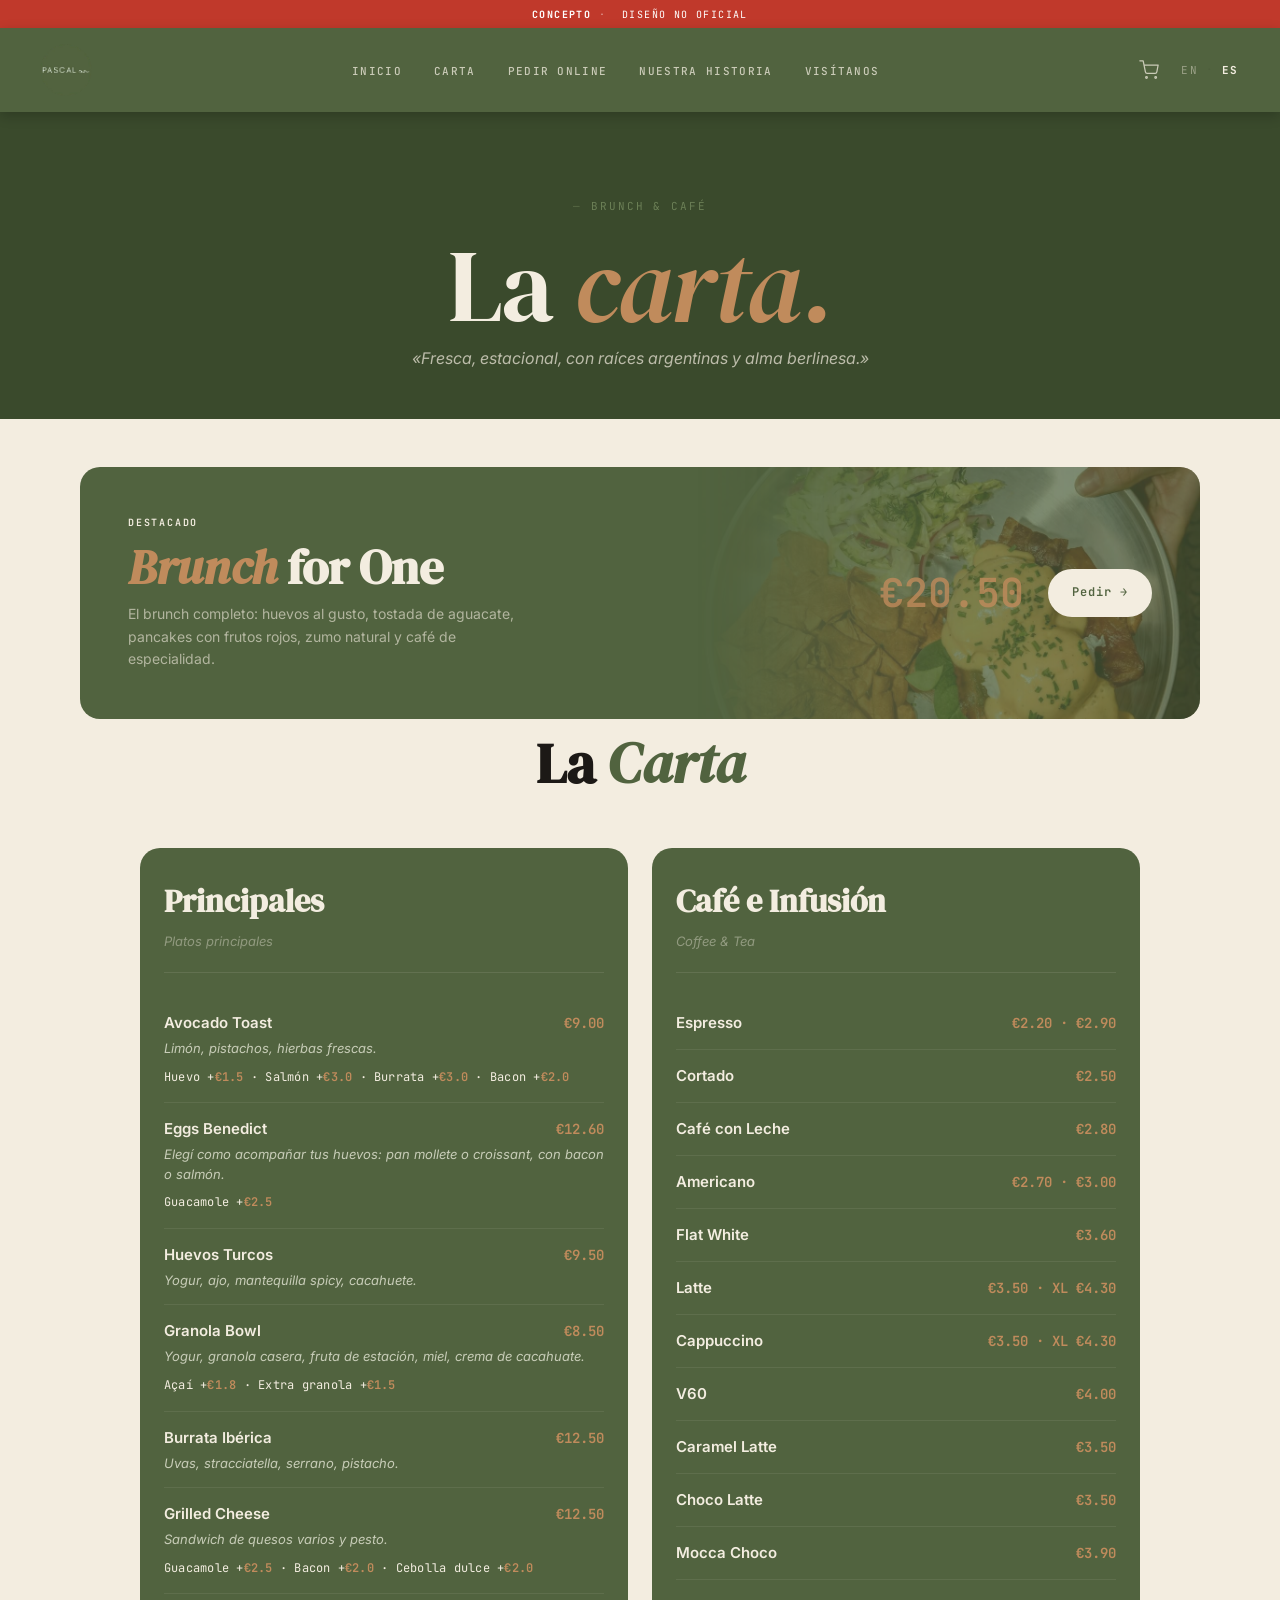
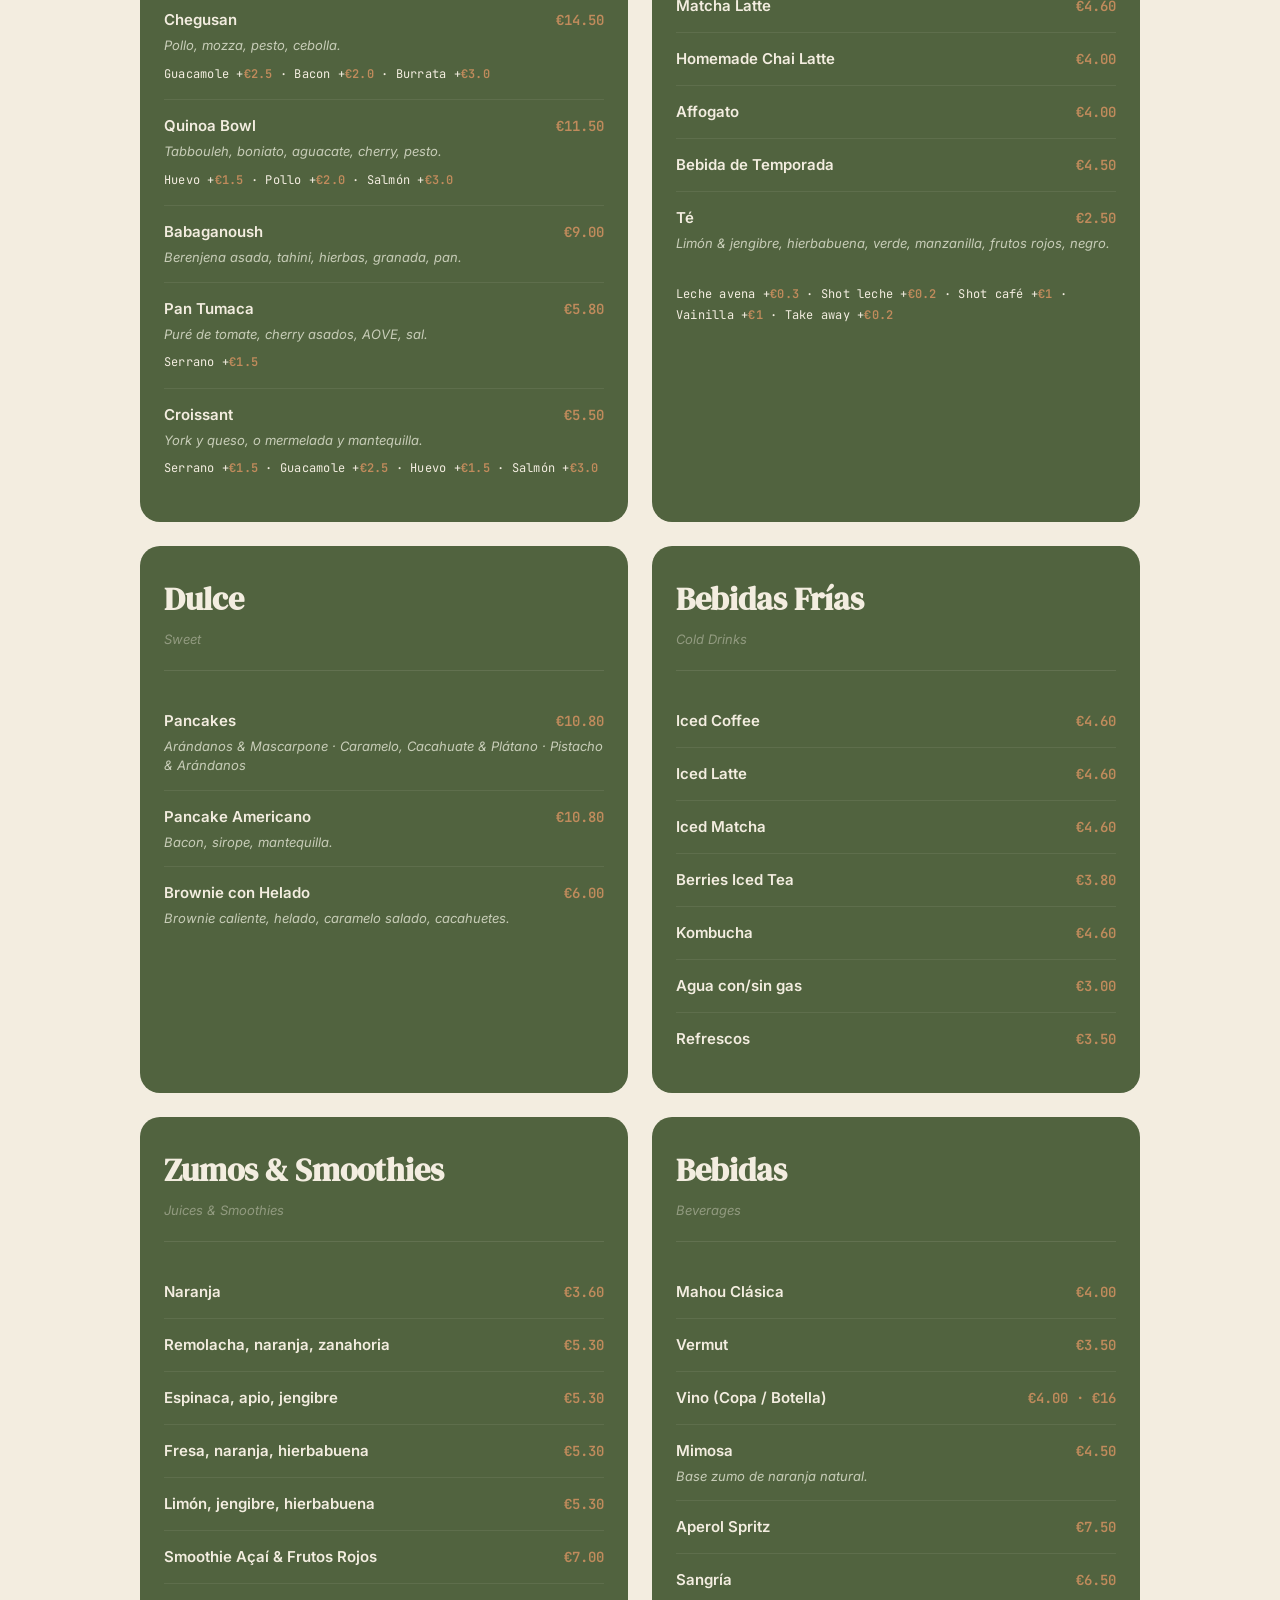
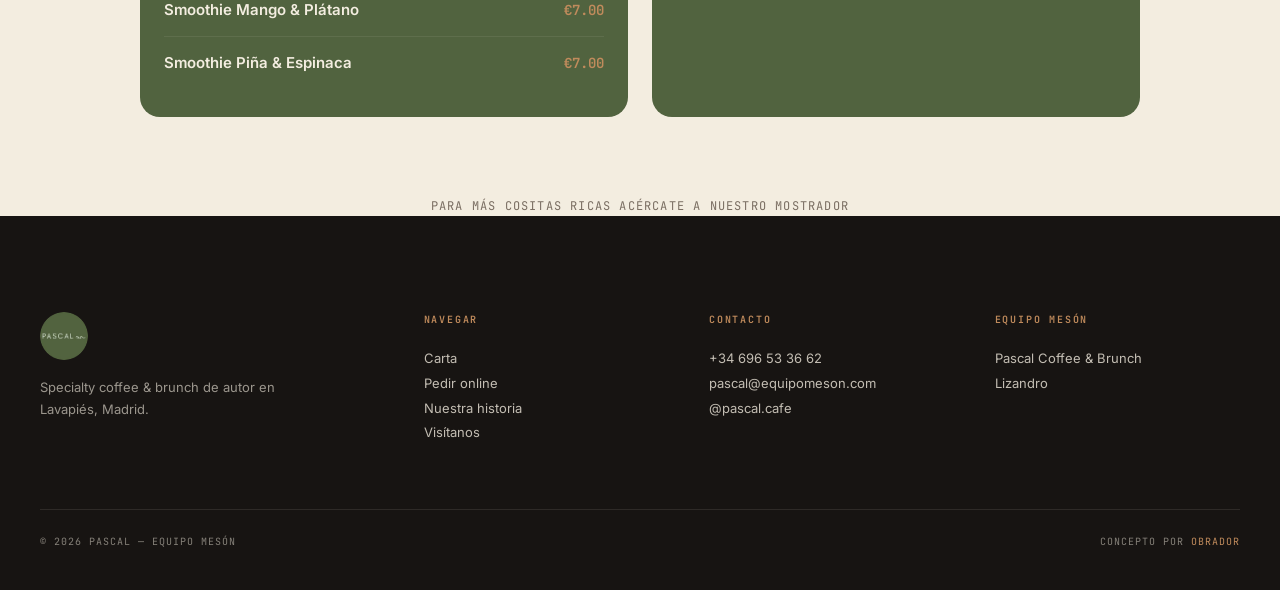
==== commit e5dc3297: "Fix nav consistency, carta readability, cache busting - Fixed duplicate CSS rule causing invisible e" ====
--- a/carta.html
+++ b/carta.html
@@ -9,7 +9,7 @@
   <link rel="preconnect" href="https://fonts.googleapis.com">
   <link rel="preconnect" href="https://fonts.gstatic.com" crossorigin>
   <link href="https://fonts.googleapis.com/css2?family=DM+Serif+Display:ital@0;1&family=Inter:wght@300;400;500;600&family=JetBrains+Mono:wght@400;500;600&display=swap" rel="stylesheet">
-  <link rel="stylesheet" href="css/style.css?v=1">
+  <link rel="stylesheet" href="css/style.css?v=3">
 </head>
 <body>
 
--- a/css/style.css
+++ b/css/style.css
@@ -129,24 +129,23 @@
 
 /* --- NAV — FULL-WIDTH GREEN BAR --- */
 .nav{
-  position:sticky;top:28px;z-index:900;
+  position:sticky;top:28px;z-index:9000;
   width:100%;
-  padding:0 40px;
+  padding:16px 40px;
   display:flex;align-items:center;justify-content:space-between;gap:var(--s4);
   background:var(--green);
-  height:56px;
-  transition:box-shadow 300ms ease,transform 300ms ease;
-}
-.nav-scrolled{
-  box-shadow:0 2px 12px rgba(0,0,0,.15);
-}
-.nav-hidden{transform:translateY(-120%)}
+  min-height:76px;
+  flex-shrink:0;
+  box-shadow:0 4px 12px rgba(0,0,0,.2);
+  isolation:isolate;
+}
+/* nav-scrolled removed — shadow always on */
 
 /* logo */
 .nav-logo{
   display:flex;align-items:center;text-decoration:none;
 }
-.nav-logo img{height:38px;border-radius:50%}
+.nav-logo img{height:52px;width:52px;min-height:52px;min-width:52px;border-radius:50%;flex-shrink:0;object-fit:cover}
 .nav-logo-text,.nav-logo-sub{display:none}
 
 .nav-links{display:flex;list-style:none;gap:32px}
@@ -669,7 +668,7 @@
 .carta-brunch-banner .banner-right{position:relative;z-index:1}
 .carta-brunch-banner .banner-tag{
   font-family:var(--font-mono);font-size:10px;letter-spacing:.18em;
-  text-transform:uppercase;color:var(--green-dark);margin-bottom:12px;display:block;
+  text-transform:uppercase;color:var(--cream);margin-bottom:12px;display:block;
   font-weight:600;
 }
 .carta-brunch-banner .banner-title{
@@ -714,6 +713,7 @@
 }
 .carta-grid{
   display:grid;grid-template-columns:1fr 1fr;gap:24px;
+  max-width:1000px;margin:0 auto;
 }
 
 /* card boxes */
@@ -759,19 +759,8 @@
 /* full carta page wrapper */
 .carta-page-bg{
   background:var(--bg);padding:48px 80px;
-  position:relative;
-}
-/* decorative side borders */
-.carta-page-bg::before,.carta-page-bg::after{
-  content:'';position:absolute;top:0;bottom:0;width:40px;
-  background:repeating-linear-gradient(
-    180deg,
-    transparent 0px,transparent 28px,
-    rgba(81,99,63,.08) 28px,rgba(81,99,63,.08) 30px
-  );
-}
-.carta-page-bg::before{left:20px}
-.carta-page-bg::after{right:20px}
+
+}
 .carta-page-bg .carta-heading{
   font-family:var(--font-display);font-size:clamp(36px,5vw,56px);
   color:var(--ink);margin-bottom:40px;text-align:center;
